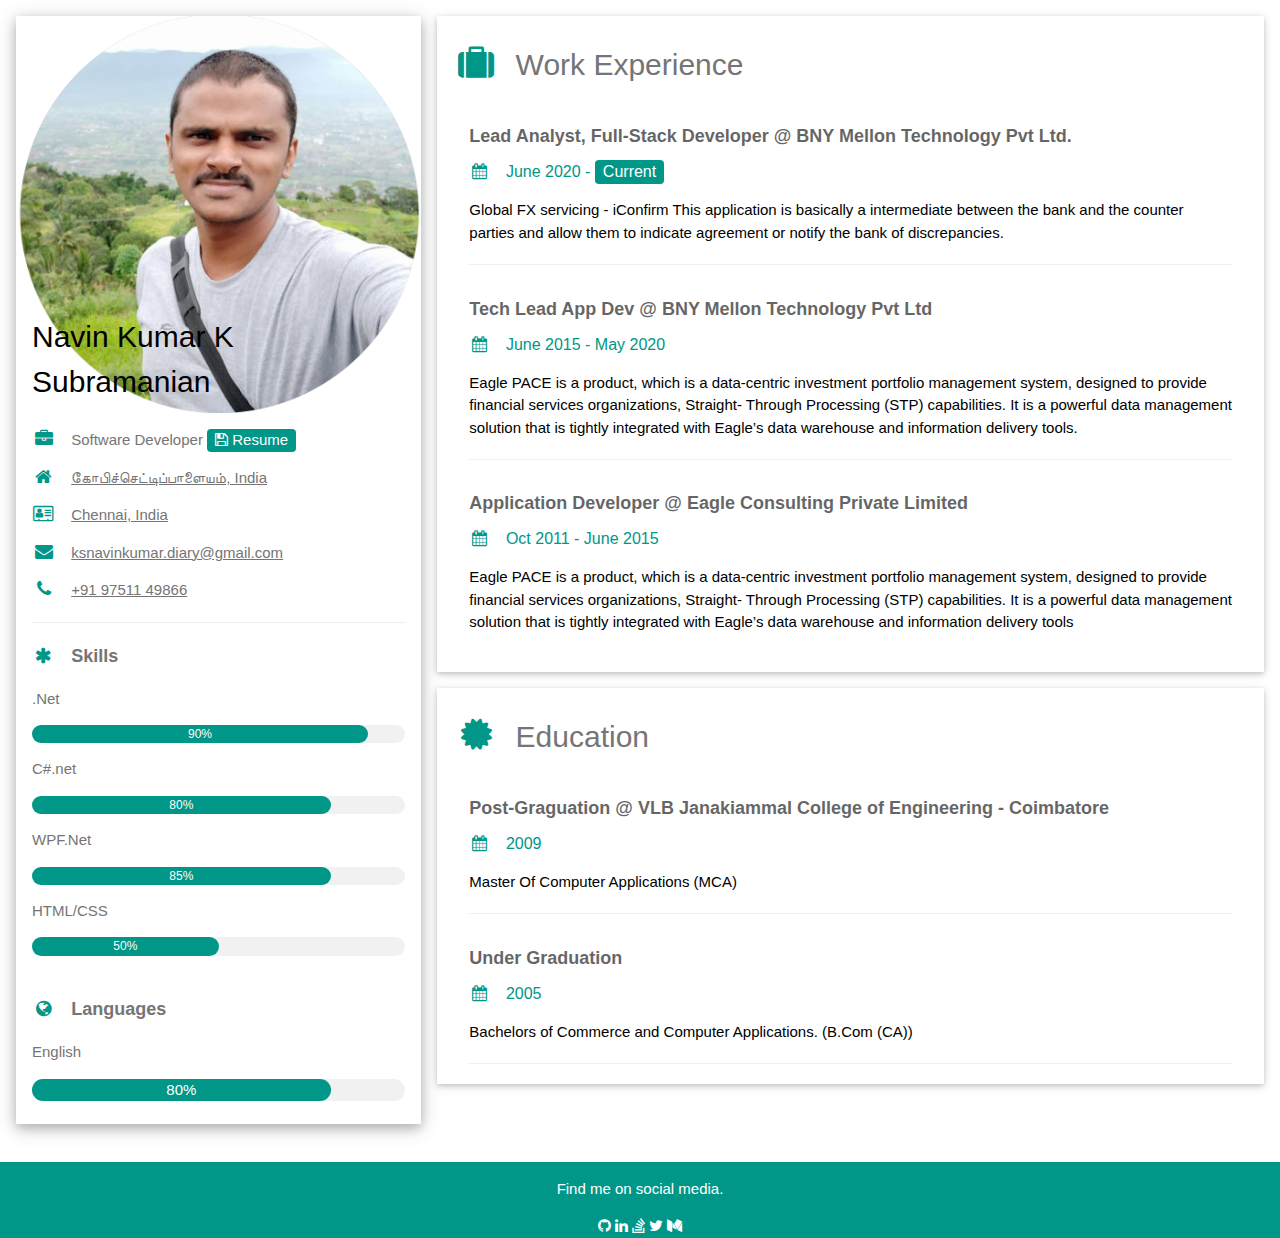
==== index.html @ 2530dde3 "added files" ====
<!DOCTYPE html>
<html>
  <title>#include "navinkumar"</title>
  <meta charset="UTF-8" />
  <meta name="googlebot" content="index" />
  <meta name="robots" content="index,follow" />
  <meta
    name="keywords"
    content="JOB, C#, .net, WPF, HTML, CSS, JavaScript, sweden, Europe, opentojob, business, freelancer, opentoall, diy, navin, tobii"
  />
  <meta
    name="description"
    content="Software Developer has professional Experience in C#, .net, WPF, HTML, CSS, JavaScript"
  />
  <meta name="author" content="Navin Kumar K Subramanian" />
  <meta name="viewport" content="width=device-width, initial-scale=1" />
  <meta name="generator" content="FrontPage 4.0" />
  <meta http-equiv="content-type" content="text/html; charset=UTF-8" />
  <link rel="stylesheet" href="https://www.w3schools.com/w3css/4/w3.css" />
  <link
    rel="stylesheet"
    href="https://fonts.googleapis.com/css?family=Architects+Daughter"
  />
  <link
    rel="stylesheet"
    href="https://cdnjs.cloudflare.com/ajax/libs/font-awesome/4.7.0/css/font-awesome.min.css"
  />
  <style>
    html,
    body,
    h1,
    h2,
    h3,
    h4,
    h5,
    h6 {
      font-family: "Architects+Daughter", sans-serif;
    }
  </style>

  <body class="w3-text-aqua">
    <!-- Page Container -->
    <div class="w3-content w3-margin-top" style="max-width: 1400px">
      <!-- The Grid -->
      <div class="w3-row-padding">
        <!-- Left Column -->
        <div class="w3-third">
          <div class="w3-white w3-text-grey w3-card-4">
            <div class="w3-display-container">
              <img src="./me.png" style="width: 100%" alt="Avatar" />
              <div class="w3-display-bottomleft w3-container w3-text-black">
                <h2>Navin Kumar K Subramanian</h2>
              </div>
            </div>
            <div class="w3-container">
              <p>
                <i
                  class="fa fa-briefcase fa-fw w3-margin-right w3-large w3-text-teal"
                ></i
                >Software Developer<a
                  style="text-decoration: none"
                  href="https://docs.google.com/document/d/1LOAXSD4c4U2e69SXnfQvn3kPr_DPAB62r1J-NibHE5s/export?format=pdf"
                  target="blank"
                >
                  <span class="w3-tag w3-teal w3-round">
                    <i class="fa fas fa-save"></i> Resume</span
                  ></a
                >
              </p>
              <p>
                <i
                  class="fa fa-home fa-fw w3-margin-right w3-large w3-text-teal"
                ></i
                ><a href="https://goo.gl/maps/PY3gPMncN3mLGuRE9" target="blank"
                  >கோபிச்செட்டிப்பாளையம், India</a
                >
              </p>
              <p>
                <i
                  class="fa fa-address-card-o fa-fw w3-margin-right w3-large w3-text-teal"
                ></i
                ><a href="https://goo.gl/maps/1oE2WRP1PHugNP4L8" target="blank"
                  >Chennai, India</a
                >
              </p>
              <p>
                <i
                  class="fa fa-envelope fa-fw w3-margin-right w3-large w3-text-teal"
                ></i
                ><a href="mailto:ksnavinkumar.diary@gmail.com"
                  >ksnavinkumar.diary@gmail.com</a
                >
              </p>
              <p>
                <i
                  class="fa fa-phone fa-fw w3-margin-right w3-large w3-text-teal"
                ></i
                ><a href="tel:+91 97511 49866">+91 97511 49866</a>
              </p>
              <hr />

              <p class="w3-large">
                <b
                  ><i
                    class="fa fa-asterisk fa-fw w3-margin-right w3-text-teal"
                  ></i
                  >Skills</b
                >
              </p>
              <p>.Net</p>
              <div class="w3-light-grey w3-round-xlarge w3-small">
                <div
                  class="w3-container w3-center w3-round-xlarge w3-teal"
                  style="width: 90%"
                >
                  90%
                </div>
              </div>
              <p>C#.net</p>
              <div class="w3-light-grey w3-round-xlarge w3-small">
                <div
                  class="w3-container w3-center w3-round-xlarge w3-teal"
                  style="width: 80%"
                >
                  <div class="w3-center w3-text-white">80%</div>
                </div>
              </div>
              <p>WPF.Net</p>
              <div class="w3-light-grey w3-round-xlarge w3-small">
                <div
                  class="w3-container w3-center w3-round-xlarge w3-teal"
                  style="width: 80%"
                >
                  85%
                </div>
              </div>
              <p>HTML/CSS</p>
              <div class="w3-light-grey w3-round-xlarge w3-small">
                <div
                  class="w3-container w3-center w3-round-xlarge w3-teal"
                  style="width: 50%"
                >
                  50%
                </div>
              </div>
              <br />

              <p class="w3-large w3-text-theme">
                <b
                  ><i class="fa fa-globe fa-fw w3-margin-right w3-text-teal"></i
                  >Languages</b
                >
              </p>
              <p>English</p>
              <div class="w3-light-grey w3-round-xlarge">
                <div
                  class="w3-container w3-center w3-round-xlarge w3-teal"
                  style="width: 80%"
                >
                  80%
                </div>
              </div>

              <br />
            </div>
          </div>
          <br />

          <!-- End Left Column -->
        </div>

        <!-- Right Column -->
        <div class="w3-twothird">
          <div class="w3-container w3-card w3-white w3-margin-bottom">
            <h2 class="w3-text-grey w3-padding-16">
              <i
                class="fa fa-suitcase fa-fw w3-margin-right w3-xxlarge w3-text-teal"
              ></i
              >Work Experience
            </h2>
            <div class="w3-container">
              <h5 class="w3-opacity">
                <b
                  >Lead Analyst, Full-Stack Developer @ BNY Mellon Technology
                  Pvt Ltd.</b
                >
              </h5>
              <h6 class="w3-text-teal">
                <i class="fa fa-calendar fa-fw w3-margin-right"></i>June 2020 -
                <span class="w3-tag w3-teal w3-round">Current</span>
              </h6>
              <p>
                Global FX servicing - iConfirm This application is basically a
                intermediate between the bank and the counter parties and allow
                them to indicate agreement or notify the bank of discrepancies.
              </p>
              <hr />
            </div>
            <div class="w3-container">
              <h5 class="w3-opacity">
                <b>Tech Lead App Dev @ BNY Mellon Technology Pvt Ltd</b>
              </h5>
              <h6 class="w3-text-teal">
                <i class="fa fa-calendar fa-fw w3-margin-right"></i>June 2015 -
                May 2020
              </h6>
              <p>
                Eagle PACE is a product, which is a data-centric investment
                portfolio management system, designed to provide financial
                services organizations, Straight- Through Processing (STP)
                capabilities. It is a powerful data management solution that is
                tightly integrated with Eagle’s data warehouse and information
                delivery tools.
              </p>
              <hr />
            </div>
            <div class="w3-container">
              <h5 class="w3-opacity">
                <b>Application Developer @ Eagle Consulting Private Limited</b>
              </h5>
              <h6 class="w3-text-teal">
                <i class="fa fa-calendar fa-fw w3-margin-right"></i>Oct 2011 -
                June 2015
              </h6>
              <p>
                Eagle PACE is a product, which is a data-centric investment
                portfolio management system, designed to provide financial
                services organizations, Straight- Through Processing (STP)
                capabilities. It is a powerful data management solution that is
                tightly integrated with Eagle’s data warehouse and information
                delivery tools
              </p>
              <br />
            </div>
          </div>

          <div class="w3-container w3-card w3-white">
            <h2 class="w3-text-grey w3-padding-16">
              <i
                class="fa fa-certificate fa-fw w3-margin-right w3-xxlarge w3-text-teal"
              ></i
              >Education
            </h2>
            <div class="w3-container">
              <h5 class="w3-opacity">
                <b
                  >Post-Graguation @ VLB Janakiammal College of Engineering -
                  Coimbatore
                </b>
              </h5>
              <h6 class="w3-text-teal">
                <i class="fa fa-calendar fa-fw w3-margin-right"></i>2009
              </h6>
              <p>Master Of Computer Applications (MCA)</p>
              <hr />
            </div>
            <div class="w3-container">
              <h5 class="w3-opacity"><b>Under Graduation</b></h5>
              <h6 class="w3-text-teal">
                <i class="fa fa-calendar fa-fw w3-margin-right"></i>2005
              </h6>
              <p>
                Bachelors of Commerce and Computer Applications. (B.Com (CA))
              </p>
              <hr />
            </div>
          </div>

          <!-- End Right Column -->
        </div>

        <!-- End Grid -->
      </div>

      <!-- End Page Container -->
    </div>

    <footer class="w3-container w3-teal w3-center w3-margin-top">
      <p>Find me on social media.</p>
      <a target="_blank" href="https://github.com/NavinKumarKS">
        <i class="fa fa-github w3-hover-opacity"></i
      ></a>
      <a target="_blank" href="https://linkedin.com/in/ksnavinkumar"
        ><i class="fa fa-linkedin w3-hover-opacity"></i
      ></a>
      <a target="_blank" href="https://stackoverflow.com/story/ksnavinkumar"
        ><i class="fa fa-stack-overflow w3-hover-opacity"></i
      ></a>
      <a target="_blank" href="https://twitter.com/navinkumar_net"
        ><i class="fa fa-twitter w3-hover-opacity"></i
      ></a>
      <a target="_blank" href="https://medium.com/@ksnavinkumar"
        ><i class="fa fa-medium w3-hover-opacity"></i
      ></a>
    </footer>
  </body>
</html>
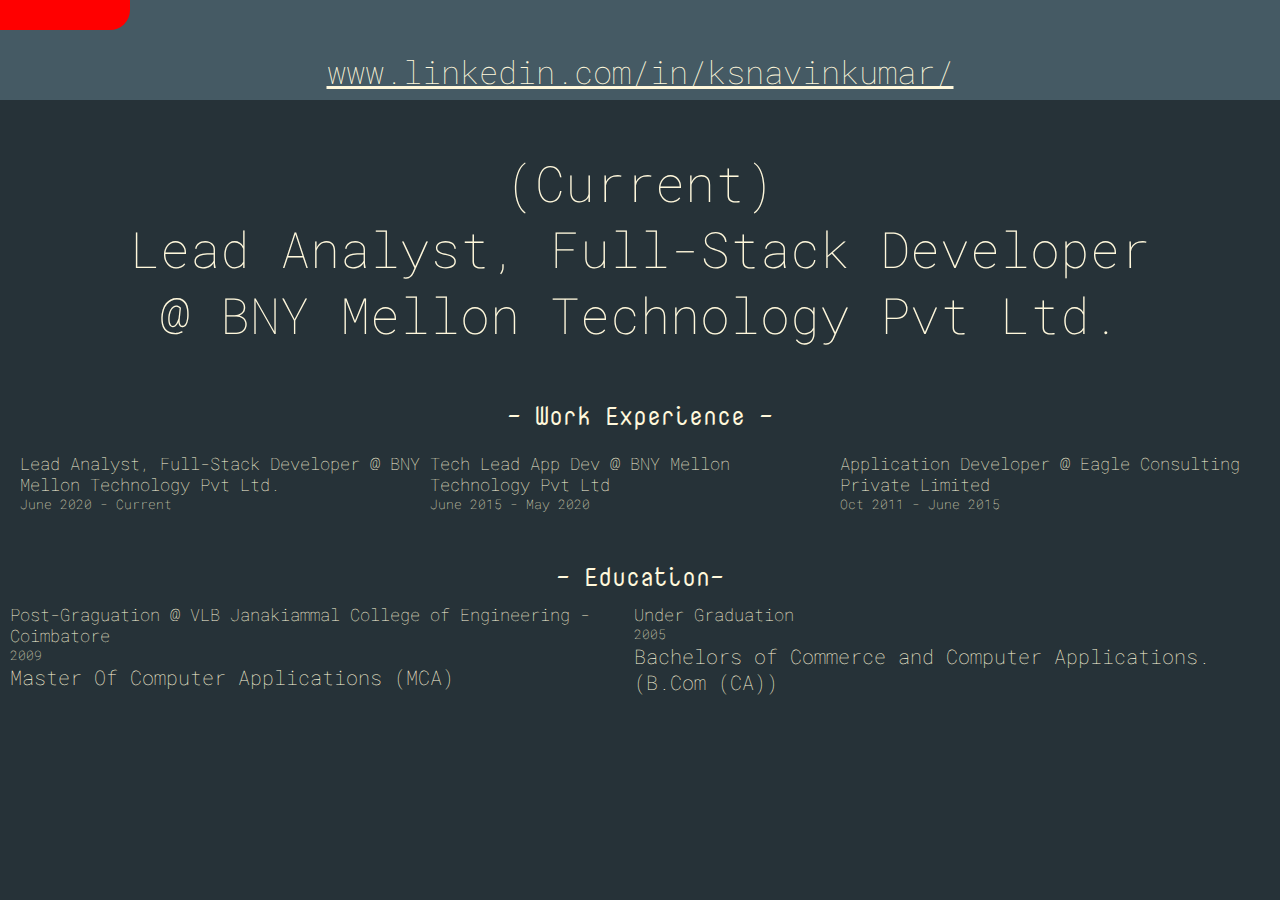
==== commit 10d205af: "new look" ====
--- a/index.html
+++ b/index.html
@@ -1,297 +1,105 @@
 <!DOCTYPE html>
 <html>
-  <title>#include "navinkumar"</title>
-  <meta charset="UTF-8" />
-  <meta name="googlebot" content="index" />
-  <meta name="robots" content="index,follow" />
-  <meta
-    name="keywords"
-    content="JOB, C#, .net, WPF, HTML, CSS, JavaScript, sweden, Europe, opentojob, business, freelancer, opentoall, diy, navin, tobii"
-  />
-  <meta
-    name="description"
-    content="Software Developer has professional Experience in C#, .net, WPF, HTML, CSS, JavaScript"
-  />
-  <meta name="author" content="Navin Kumar K Subramanian" />
-  <meta name="viewport" content="width=device-width, initial-scale=1" />
-  <meta name="generator" content="FrontPage 4.0" />
-  <meta http-equiv="content-type" content="text/html; charset=UTF-8" />
-  <link rel="stylesheet" href="https://www.w3schools.com/w3css/4/w3.css" />
-  <link
-    rel="stylesheet"
-    href="https://fonts.googleapis.com/css?family=Architects+Daughter"
-  />
-  <link
-    rel="stylesheet"
-    href="https://cdnjs.cloudflare.com/ajax/libs/font-awesome/4.7.0/css/font-awesome.min.css"
-  />
-  <style>
-    html,
-    body,
-    h1,
-    h2,
-    h3,
-    h4,
-    h5,
-    h6 {
-      font-family: "Architects+Daughter", sans-serif;
-    }
-  </style>
+<title>#include "navinkumar"</title>
+<meta charset="UTF-8" />
+<meta name="googlebot" content="index" />
+<meta name="robots" content="index,follow" />
+<meta name="keywords"
+  content="JOB, C#, .net, WPF, HTML, CSS, JavaScript, sweden, Europe, opentojob, business, freelancer, opentoall, diy, navin, tobii" />
+<meta name="description"
+  content="Software Developer has professional Experience in C#, .net, WPF, HTML, CSS, JavaScript" />
+<meta name="author" content="Navin Kumar K Subramanian" />
+<meta name="viewport" content="width=device-width, initial-scale=1" />
+<meta name="generator" content="FrontPage 4.0" />
+<meta http-equiv="content-type" content="text/html; charset=UTF-8" />
+<link rel="stylesheet" href="main.css" />
+<link rel="stylesheet" href="https://cdnjs.cloudflare.com/ajax/libs/font-awesome/5.15.1/css/all.min.css"
+  integrity="sha512-+4zCK9k+qNFUR5X+cKL9EIR+ZOhtIloNl9GIKS57V1MyNsYpYcUrUeQc9vNfzsWfV28IaLL3i96P9sdNyeRssA=="
+  crossorigin="anonymous" />
+</style>
 
-  <body class="w3-text-aqua">
-    <!-- Page Container -->
-    <div class="w3-content w3-margin-top" style="max-width: 1400px">
-      <!-- The Grid -->
-      <div class="w3-row-padding">
-        <!-- Left Column -->
-        <div class="w3-third">
-          <div class="w3-white w3-text-grey w3-card-4">
-            <div class="w3-display-container">
-              <img src="./me.png" style="width: 100%" alt="Avatar" />
-              <div class="w3-display-bottomleft w3-container w3-text-black">
-                <h2>Navin Kumar K Subramanian</h2>
-              </div>
-            </div>
-            <div class="w3-container">
-              <p>
-                <i
-                  class="fa fa-briefcase fa-fw w3-margin-right w3-large w3-text-teal"
-                ></i
-                >Software Developer<a
-                  style="text-decoration: none"
-                  href="https://docs.google.com/document/d/1LOAXSD4c4U2e69SXnfQvn3kPr_DPAB62r1J-NibHE5s/export?format=pdf"
-                  target="blank"
-                >
-                  <span class="w3-tag w3-teal w3-round">
-                    <i class="fa fas fa-save"></i> Resume</span
-                  ></a
-                >
-              </p>
-              <p>
-                <i
-                  class="fa fa-home fa-fw w3-margin-right w3-large w3-text-teal"
-                ></i
-                ><a href="https://goo.gl/maps/PY3gPMncN3mLGuRE9" target="blank"
-                  >கோபிச்செட்டிப்பாளையம், India</a
-                >
-              </p>
-              <p>
-                <i
-                  class="fa fa-address-card-o fa-fw w3-margin-right w3-large w3-text-teal"
-                ></i
-                ><a href="https://goo.gl/maps/1oE2WRP1PHugNP4L8" target="blank"
-                  >Chennai, India</a
-                >
-              </p>
-              <p>
-                <i
-                  class="fa fa-envelope fa-fw w3-margin-right w3-large w3-text-teal"
-                ></i
-                ><a href="mailto:ksnavinkumar.diary@gmail.com"
-                  >ksnavinkumar.diary@gmail.com</a
-                >
-              </p>
-              <p>
-                <i
-                  class="fa fa-phone fa-fw w3-margin-right w3-large w3-text-teal"
-                ></i
-                ><a href="tel:+91 97511 49866">+91 97511 49866</a>
-              </p>
-              <hr />
+<body>
+  <div class="contact-div">
+    <a href="https://www.linkedin.com/in/ksnavinkumar/" target="_blank"><i class="fab fa-linkedin txt-div"></i></a>
+    <a href="tel:+91 97511 49866" target="_blank"><i class="fas fa-phone txt-div"></i></a>
+    <a href="mailto:ksnavinkumar.diary@gmail.com" target="_blank"><i class="fas fa-at txt-div"></i></a>
+    <a href="https://docs.google.com/document/d/1LOAXSD4c4U2e69SXnfQvn3kPr_DPAB62r1J-NibHE5s/export?format=pdf"
+      target="_blank"><i class="fas fa-file-download txt-div"></i></a>
+    <a href="https://goo.gl/maps/1oE2WRP1PHugNP4L8" target="_blank"><i class="far fa-id-badge txt-div"></i></a>
 
-              <p class="w3-large">
-                <b
-                  ><i
-                    class="fa fa-asterisk fa-fw w3-margin-right w3-text-teal"
-                  ></i
-                  >Skills</b
-                >
-              </p>
-              <p>.Net</p>
-              <div class="w3-light-grey w3-round-xlarge w3-small">
-                <div
-                  class="w3-container w3-center w3-round-xlarge w3-teal"
-                  style="width: 90%"
-                >
-                  90%
-                </div>
-              </div>
-              <p>C#.net</p>
-              <div class="w3-light-grey w3-round-xlarge w3-small">
-                <div
-                  class="w3-container w3-center w3-round-xlarge w3-teal"
-                  style="width: 80%"
-                >
-                  <div class="w3-center w3-text-white">80%</div>
-                </div>
-              </div>
-              <p>WPF.Net</p>
-              <div class="w3-light-grey w3-round-xlarge w3-small">
-                <div
-                  class="w3-container w3-center w3-round-xlarge w3-teal"
-                  style="width: 80%"
-                >
-                  85%
-                </div>
-              </div>
-              <p>HTML/CSS</p>
-              <div class="w3-light-grey w3-round-xlarge w3-small">
-                <div
-                  class="w3-container w3-center w3-round-xlarge w3-teal"
-                  style="width: 50%"
-                >
-                  50%
-                </div>
-              </div>
-              <br />
+    <a href="https://goo.gl/maps/PY3gPMncN3mLGuRE9" target="_blank"><i class="fas fa-laptop-house txt-div"></i></a>
+  </div>
+  <div class="center ">
 
-              <p class="w3-large w3-text-theme">
-                <b
-                  ><i class="fa fa-globe fa-fw w3-margin-right w3-text-teal"></i
-                  >Languages</b
-                >
-              </p>
-              <p>English</p>
-              <div class="w3-light-grey w3-round-xlarge">
-                <div
-                  class="w3-container w3-center w3-round-xlarge w3-teal"
-                  style="width: 80%"
-                >
-                  80%
-                </div>
-              </div>
+    <a href="https://www.linkedin.com/in/ksnavinkumar/" target="_blank">
+      <h1>www.linkedin.com/in/ksnavinkumar/</h1>
+    </a>
+  </div>
+  <div class="headline-dvi">
+   <p> (Current) <br> Lead Analyst, Full-Stack Developer <br> @ BNY Mellon Technology
+    Pvt Ltd.</p>
+  </div>
+  <div class="know-you-div"> - <i class="fas fa-briefcase"> </i> Work Experience - </div>
+  <div class="pro-div ">
+    <div>
+      <h5>
+        Lead Analyst, Full-Stack Developer @ BNY Mellon Technology
+        Pvt Ltd.
+      </h5>
 
-              <br />
-            </div>
-          </div>
-          <br />
+      <h6>
+        June 2020 -
+        <span>Current</span>
+      </h6>
+    </div>
+    <div>
+      <h5>
+        Tech Lead App Dev @ BNY Mellon Technology Pvt Ltd
+      </h5>
 
-          <!-- End Left Column -->
-        </div>
+      <h6>
+        June 2015 -
+        May 2020
+      </h6>
+    </div>
+    <div>
+      <h5>
+        Application Developer @ Eagle Consulting Private Limited
+      </h5>
 
-        <!-- Right Column -->
-        <div class="w3-twothird">
-          <div class="w3-container w3-card w3-white w3-margin-bottom">
-            <h2 class="w3-text-grey w3-padding-16">
-              <i
-                class="fa fa-suitcase fa-fw w3-margin-right w3-xxlarge w3-text-teal"
-              ></i
-              >Work Experience
-            </h2>
-            <div class="w3-container">
-              <h5 class="w3-opacity">
-                <b
-                  >Lead Analyst, Full-Stack Developer @ BNY Mellon Technology
-                  Pvt Ltd.</b
-                >
-              </h5>
-              <h6 class="w3-text-teal">
-                <i class="fa fa-calendar fa-fw w3-margin-right"></i>June 2020 -
-                <span class="w3-tag w3-teal w3-round">Current</span>
-              </h6>
-              <p>
-                Global FX servicing - iConfirm This application is basically a
-                intermediate between the bank and the counter parties and allow
-                them to indicate agreement or notify the bank of discrepancies.
-              </p>
-              <hr />
-            </div>
-            <div class="w3-container">
-              <h5 class="w3-opacity">
-                <b>Tech Lead App Dev @ BNY Mellon Technology Pvt Ltd</b>
-              </h5>
-              <h6 class="w3-text-teal">
-                <i class="fa fa-calendar fa-fw w3-margin-right"></i>June 2015 -
-                May 2020
-              </h6>
-              <p>
-                Eagle PACE is a product, which is a data-centric investment
-                portfolio management system, designed to provide financial
-                services organizations, Straight- Through Processing (STP)
-                capabilities. It is a powerful data management solution that is
-                tightly integrated with Eagle’s data warehouse and information
-                delivery tools.
-              </p>
-              <hr />
-            </div>
-            <div class="w3-container">
-              <h5 class="w3-opacity">
-                <b>Application Developer @ Eagle Consulting Private Limited</b>
-              </h5>
-              <h6 class="w3-text-teal">
-                <i class="fa fa-calendar fa-fw w3-margin-right"></i>Oct 2011 -
-                June 2015
-              </h6>
-              <p>
-                Eagle PACE is a product, which is a data-centric investment
-                portfolio management system, designed to provide financial
-                services organizations, Straight- Through Processing (STP)
-                capabilities. It is a powerful data management solution that is
-                tightly integrated with Eagle’s data warehouse and information
-                delivery tools
-              </p>
-              <br />
-            </div>
-          </div>
+      <h6>
+        Oct 2011 -
+        June 2015
+      </h6>
+      <br />
+    </div>
+  </div>
+  <div class="know-you-div"> - <i class="fas fa-certificate"> </i> Education- </div>
+  <div class="edu-div">
+    <div>
+      <h5>
+        Post-Graguation @ VLB Janakiammal College of Engineering -
+        Coimbatore
+      </h5>
 
-          <div class="w3-container w3-card w3-white">
-            <h2 class="w3-text-grey w3-padding-16">
-              <i
-                class="fa fa-certificate fa-fw w3-margin-right w3-xxlarge w3-text-teal"
-              ></i
-              >Education
-            </h2>
-            <div class="w3-container">
-              <h5 class="w3-opacity">
-                <b
-                  >Post-Graguation @ VLB Janakiammal College of Engineering -
-                  Coimbatore
-                </b>
-              </h5>
-              <h6 class="w3-text-teal">
-                <i class="fa fa-calendar fa-fw w3-margin-right"></i>2009
-              </h6>
-              <p>Master Of Computer Applications (MCA)</p>
-              <hr />
-            </div>
-            <div class="w3-container">
-              <h5 class="w3-opacity"><b>Under Graduation</b></h5>
-              <h6 class="w3-text-teal">
-                <i class="fa fa-calendar fa-fw w3-margin-right"></i>2005
-              </h6>
-              <p>
-                Bachelors of Commerce and Computer Applications. (B.Com (CA))
-              </p>
-              <hr />
-            </div>
-          </div>
+      <h6>
+        2009
+      </h6>
+      <p class="dtl-p">Master Of Computer Applications (MCA)</p>
 
-          <!-- End Right Column -->
-        </div>
+    </div>
+    <div>
+      <h5>Under Graduation</h5>
 
-        <!-- End Grid -->
-      </div>
+      <h6>
+        2005
+      </h6>
+      <p class="dtl-p">
+        Bachelors of Commerce and Computer Applications. (B.Com (CA))
+      </p>
 
-      <!-- End Page Container -->
     </div>
+  </div>
+</body>
 
-    <footer class="w3-container w3-teal w3-center w3-margin-top">
-      <p>Find me on social media.</p>
-      <a target="_blank" href="https://github.com/NavinKumarKS">
-        <i class="fa fa-github w3-hover-opacity"></i
-      ></a>
-      <a target="_blank" href="https://linkedin.com/in/ksnavinkumar"
-        ><i class="fa fa-linkedin w3-hover-opacity"></i
-      ></a>
-      <a target="_blank" href="https://stackoverflow.com/story/ksnavinkumar"
-        ><i class="fa fa-stack-overflow w3-hover-opacity"></i
-      ></a>
-      <a target="_blank" href="https://twitter.com/navinkumar_net"
-        ><i class="fa fa-twitter w3-hover-opacity"></i
-      ></a>
-      <a target="_blank" href="https://medium.com/@ksnavinkumar"
-        ><i class="fa fa-medium w3-hover-opacity"></i
-      ></a>
-    </footer>
-  </body>
-</html>
+</html>--- a/main.css
+++ b/main.css
@@ -0,0 +1,66 @@
+@import url('https://fonts.googleapis.com/css2?family=Nova+Mono&family=Roboto+Mono:wght@100;400&display=swap');
+*{
+margin: 0;
+padding: 0;
+box-sizing: border-box;
+color: cornsilk;
+font-family: 'Roboto Mono', monospace;
+font-weight: 100;
+}
+body{
+  background-color: #263238;
+}
+
+.center {
+  padding: 50px 0;
+  text-align: center;
+  background-color: #455A64;
+  height: 100px;
+}
+.txt-div{
+  font-size: 20px;
+}
+
+.contact-div{
+  position: absolute;
+  top: 0px;
+  grid-gap: 20px;
+  grid-template-columns: auto auto auto auto auto auto;
+  padding: 15px;
+  border-radius: 0px 0px 20px 0px;
+  display: grid;
+  align-content: space-evenly;
+  background-color: red;
+}
+
+.pro-div{
+  display: grid;
+  grid-template-columns: auto auto auto auto;
+  padding: 20px;
+  grid-gap: 10px;
+  font-size: 20px;
+}
+
+.edu-div{
+  display: grid;
+  grid-template-columns: auto auto auto;
+  padding: 10px;
+  grid-gap: 10px;
+  font-size: 20px;
+  
+}
+.dtl-p{
+  font-weight: 2px;
+  
+}
+.know-you-div{
+  text-align: center;
+  font-weight: 400;
+  font-family: 'Nova Mono', monospace;
+  font-size: 25px;
+}
+.headline-dvi{
+  text-align: center;
+  padding: 50px;
+  font-size: 50px;
+}